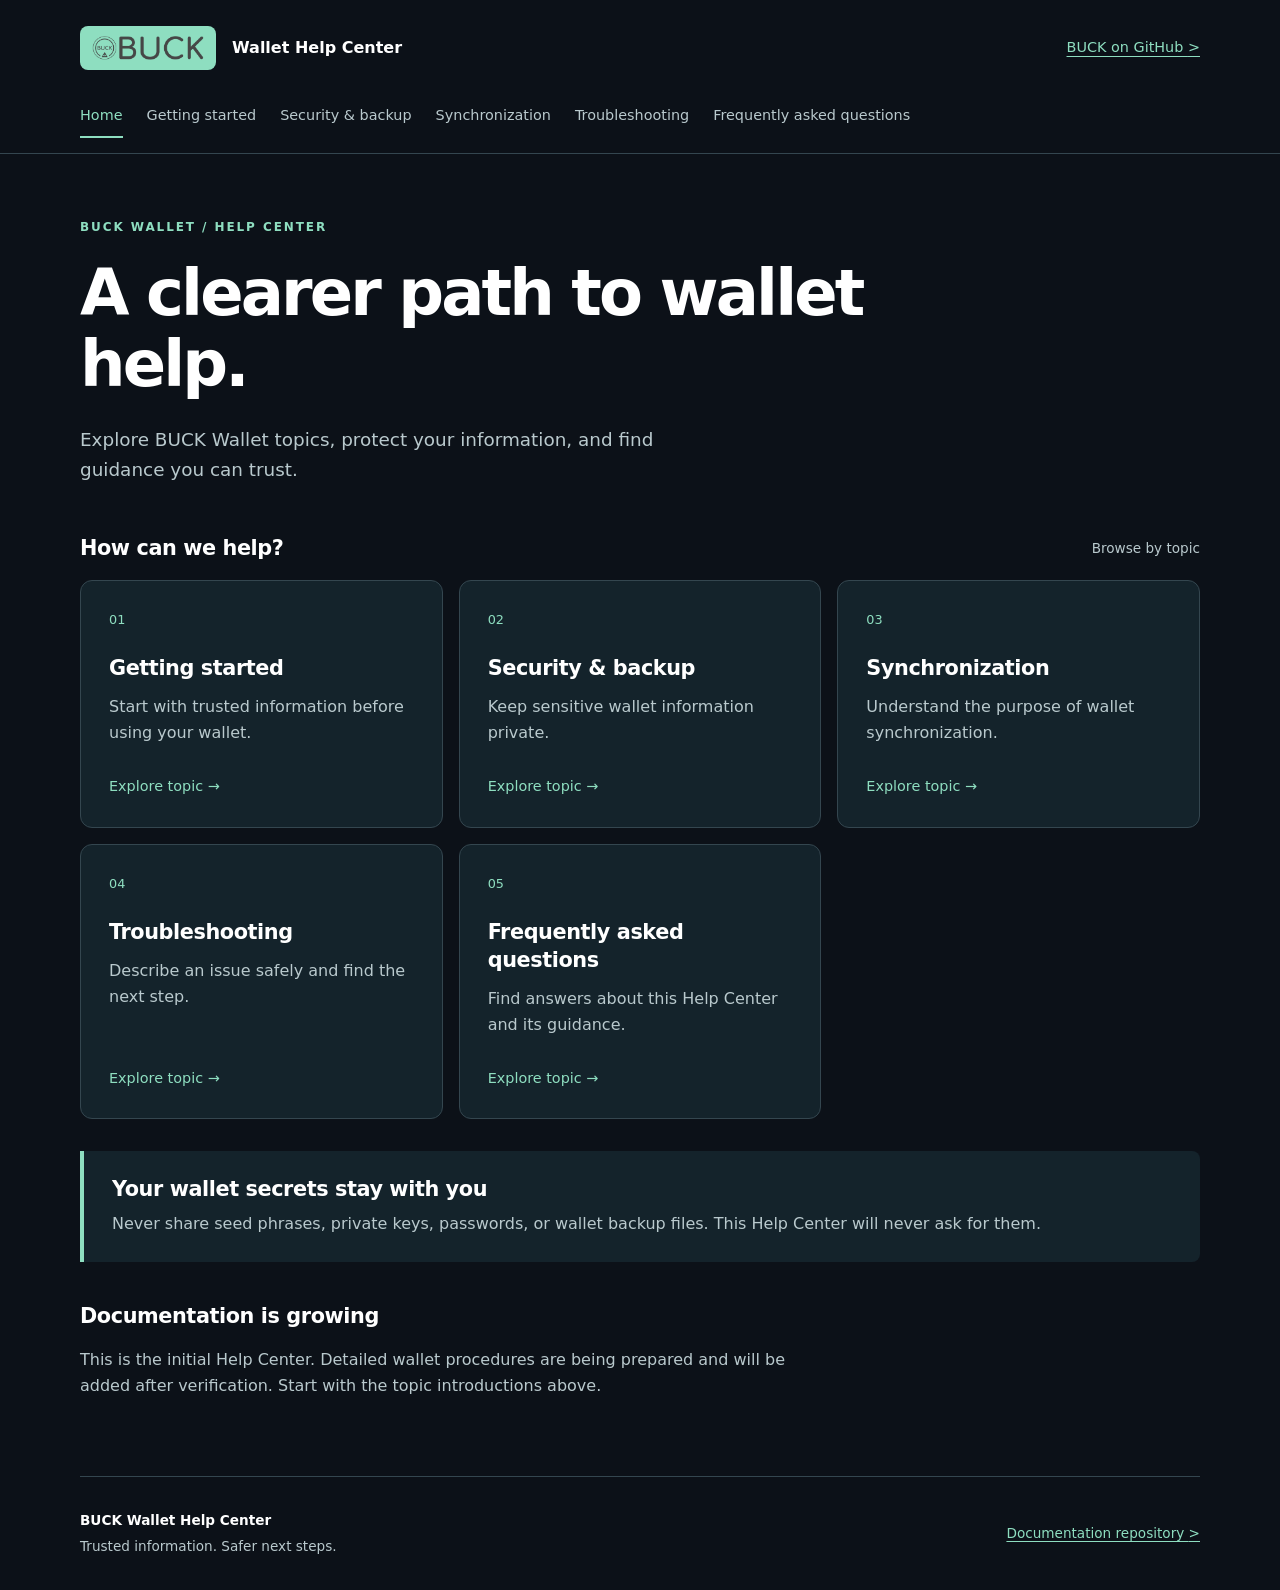
==== index.html @ 81b5e6ec "Implement initial BUCK Wallet Help Center" ====
<!doctype html>
<html lang="en">
<head>
<meta charset="utf-8">
<meta name="viewport" content="width=device-width, initial-scale=1">
<title>A clearer path to wallet help. | BUCK Wallet Help Center</title>
<meta name="description" content="Explore BUCK Wallet topics, protect your information, and find guidance you can trust.">
<link rel="stylesheet" href="assets/css/help.css">
</head>
<body>
<a class="skip-link" href="#main">Skip to content</a>
<header><div class="header-inner"><a class="brand" href="index.html" aria-label="BUCK Help Center home"><span class="logo-panel"><img src="assets/img/buck-logo.png" width="2871" height="618" alt="BUCK"></span><span>Wallet Help Center</span></a><a class="project-link" href="https://github.com/BuckCoin">BUCK on GitHub <span aria-hidden="true">&gt;</span></a></div><nav aria-label="Main navigation"><a href="index.html" aria-current="page">Home</a><a href="getting-started/">Getting started</a><a href="security-backup/">Security & backup</a><a href="synchronization/">Synchronization</a><a href="troubleshooting/">Troubleshooting</a><a href="faq/">Frequently asked questions</a></nav></header>
<main id="main" tabindex="-1"><div class="intro"><p class="eyebrow">BUCK WALLET / HELP CENTER</p><h1>A clearer path to wallet help.</h1><p class="lead">Explore BUCK Wallet topics, protect your information, and find guidance you can trust.</p></div><section aria-labelledby="topics"><div class="section-title"><h2 id="topics">How can we help?</h2><span>Browse by topic</span></div><div class="cards"><a class="card" href="getting-started/"><span class="card-number" aria-hidden="true">01</span><h2>Getting started</h2><p>Start with trusted information before using your wallet.</p><span class="card-action">Explore topic <span aria-hidden="true">→</span></span></a><a class="card" href="security-backup/"><span class="card-number" aria-hidden="true">02</span><h2>Security & backup</h2><p>Keep sensitive wallet information private.</p><span class="card-action">Explore topic <span aria-hidden="true">→</span></span></a><a class="card" href="synchronization/"><span class="card-number" aria-hidden="true">03</span><h2>Synchronization</h2><p>Understand the purpose of wallet synchronization.</p><span class="card-action">Explore topic <span aria-hidden="true">→</span></span></a><a class="card" href="troubleshooting/"><span class="card-number" aria-hidden="true">04</span><h2>Troubleshooting</h2><p>Describe an issue safely and find the next step.</p><span class="card-action">Explore topic <span aria-hidden="true">→</span></span></a><a class="card" href="faq/"><span class="card-number" aria-hidden="true">05</span><h2>Frequently asked questions</h2><p>Find answers about this Help Center and its guidance.</p><span class="card-action">Explore topic <span aria-hidden="true">→</span></span></a></div></section><aside class="notice"><h2>Your wallet secrets stay with you</h2><p>Never share seed phrases, private keys, passwords, or wallet backup files. This Help Center will never ask for them.</p></aside><section class="status"><h2>Documentation is growing</h2><p>This is the initial Help Center. Detailed wallet procedures are being prepared and will be added after verification. Start with the topic introductions above.</p></section></main>
<footer><div><strong>BUCK Wallet Help Center</strong><p>Trusted information. Safer next steps.</p></div><a href="https://github.com/BuckCoin/buck-help">Documentation repository <span aria-hidden="true">&gt;</span></a></footer>
</body>
</html>
---- assets/css/help.css ----
/* BUCK 2.0 Help Center: no external fonts or dependencies. */
:root { color-scheme: dark; --bg: #0C1118; --card: #14232B; --accent: #8EDEC0; --text: #FFFFFF; --muted: #B9C9CD; --line: #34464F; }
* { box-sizing: border-box; }
body { margin: 0; background: var(--bg); color: var(--text); font: 1rem/1.65 system-ui, -apple-system, BlinkMacSystemFont, "Segoe UI", sans-serif; }
a { color: var(--accent); text-underline-offset: .25em; }
a:hover { text-decoration-thickness: 2px; }
a:focus-visible { outline: 3px solid var(--accent); outline-offset: 5px; border-radius: 3px; }
.skip-link { position: absolute; top: -100px; left: 1rem; z-index: 5; padding: .75rem 1rem; background: var(--accent); color: var(--bg); }
.skip-link:focus { top: 1rem; }
header { border-bottom: 1px solid var(--line); }
.header-inner, nav, main, footer { width: min(1120px, calc(100% - 48px)); margin-inline: auto; }
.header-inner { display: flex; justify-content: space-between; align-items: center; gap: 24px; padding-block: 26px; }
.brand { display: flex; align-items: center; gap: 16px; color: var(--text); text-decoration: none; font-weight: 600; }
.logo-panel { display: inline-flex; background: var(--accent); padding: 10px 12px; border-radius: 8px; }
.logo-panel img { display: block; width: 112px; height: auto; }
.project-link { font-size: .9rem; }
nav { display: flex; flex-wrap: wrap; gap: 6px 24px; padding-bottom: 17px; }
nav a { display: inline-block; color: var(--muted); text-decoration: none; padding-block: 8px; font-size: .9rem; }
nav a[aria-current="page"] { color: var(--accent); box-shadow: 0 2px var(--accent); }
main { padding-block: 64px; }
.intro { max-width: 800px; margin-bottom: 48px; }
.eyebrow { color: var(--accent); font-size: .75rem; letter-spacing: .16em; font-weight: 700; margin: 0 0 20px; }
h1 { font-size: clamp(2.2rem, 5vw, 4.1rem); line-height: 1.12; letter-spacing: -.045em; margin: 16px 0 24px; }
h2 { font-size: 1.3rem; line-height: 1.35; letter-spacing: -.02em; }
p { margin: 12px 0; }
.lead { color: var(--muted); font-size: 1.15rem; max-width: 660px; }
.back { font-size: .9rem; }
.section-title { display: flex; align-items: center; justify-content: space-between; gap: 16px; margin-bottom: 18px; }
.section-title h2 { margin: 0; }
.section-title span { color: var(--muted); font-size: .85rem; }
.cards { display: grid; grid-template-columns: repeat(3, 1fr); gap: 16px; }
.card { display: flex; flex-direction: column; padding: 28px; background: var(--card); border: 1px solid var(--line); border-radius: 12px; text-decoration: none; color: var(--text); }
.card:hover { border-color: var(--accent); }
.card-number { color: var(--accent); font-size: .8rem; }
.card h2 { margin: 24px 0 4px; }
.card p { color: var(--muted); margin: 8px 0 28px; }
.card-action { color: var(--accent); font-size: .9rem; margin-top: auto; }
.notice { margin-top: 32px; padding: 24px 28px; background: var(--card); border-left: 4px solid var(--accent); border-radius: 0 8px 8px 0; }
.notice h2 { margin: 0 0 8px; }
.notice p { margin: 0; color: var(--muted); }
.status { max-width: 740px; margin-top: 40px; }
.status p { color: var(--muted); }
.article { max-width: 780px; padding: 32px; background: var(--card); border: 1px solid var(--line); border-radius: 12px; }
.article h2 { margin: 32px 0 12px; }
.article > h2:first-child { margin-top: 0; }
.article p { color: var(--muted); }
.article .notice { border: 1px solid var(--line); border-left: 4px solid var(--accent); margin-bottom: 28px; }
.article .notice h2 { margin-top: 0; }
.button { display: inline-block; background: var(--accent); color: var(--bg); padding: 12px 20px; border-radius: 6px; font-weight: 600; }
footer { border-top: 1px solid var(--line); padding-block: 32px; display: flex; align-items: center; justify-content: space-between; gap: 24px; font-size: .85rem; }
footer p { color: var(--muted); margin: 4px 0 0; }
@media (max-width: 900px) { .cards { grid-template-columns: repeat(2, 1fr); } }
@media (max-width: 600px) { .header-inner, nav, main, footer { width: calc(100% - 32px); } .header-inner { flex-wrap: wrap; gap: 16px; padding-block: 20px; } .brand { gap: 12px; font-size: .9rem; } nav { gap: 4px 18px; } main { padding-block: 36px; } .intro { margin-bottom: 32px; } .cards { grid-template-columns: 1fr; } .card, .article { padding: 24px; } .notice { padding: 20px; } .section-title { align-items: flex-start; flex-direction: column; gap: 4px; } footer { align-items: flex-start; flex-direction: column; } }
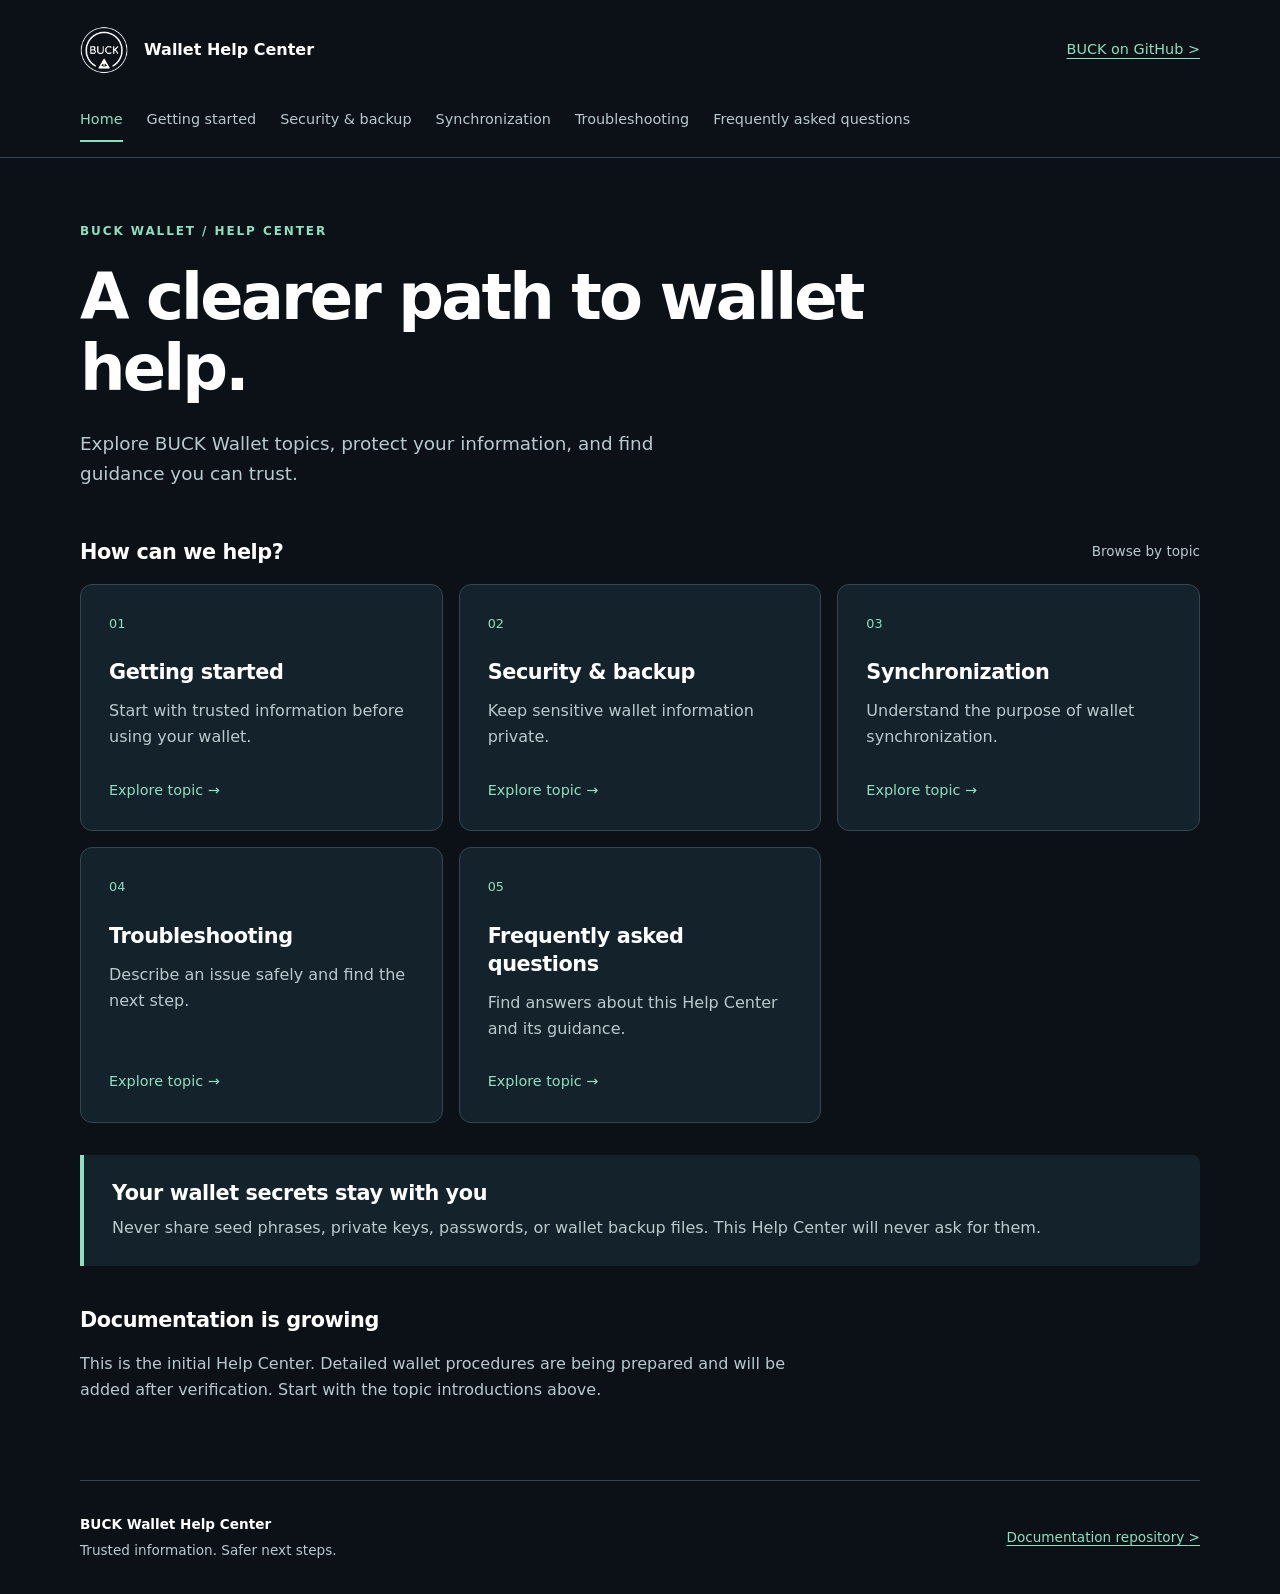
==== commit b71eb566: "Refine Help Center branding with official white circular BUCK logo" ====
--- a/index.html
+++ b/index.html
@@ -9,7 +9,7 @@
 </head>
 <body>
 <a class="skip-link" href="#main">Skip to content</a>
-<header><div class="header-inner"><a class="brand" href="index.html" aria-label="BUCK Help Center home"><span class="logo-panel"><img src="assets/img/buck-logo.png" width="2871" height="618" alt="BUCK"></span><span>Wallet Help Center</span></a><a class="project-link" href="https://github.com/BuckCoin">BUCK on GitHub <span aria-hidden="true">&gt;</span></a></div><nav aria-label="Main navigation"><a href="index.html" aria-current="page">Home</a><a href="getting-started/">Getting started</a><a href="security-backup/">Security & backup</a><a href="synchronization/">Synchronization</a><a href="troubleshooting/">Troubleshooting</a><a href="faq/">Frequently asked questions</a></nav></header>
+<header><div class="header-inner"><a class="brand" href="index.html" aria-label="BUCK Help Center home"><span class="logo-panel"><img src="assets/img/buck-logo.png" width="620" height="620" alt="BUCK"></span><span>Wallet Help Center</span></a><a class="project-link" href="https://github.com/BuckCoin">BUCK on GitHub <span aria-hidden="true">&gt;</span></a></div><nav aria-label="Main navigation"><a href="index.html" aria-current="page">Home</a><a href="getting-started/">Getting started</a><a href="security-backup/">Security & backup</a><a href="synchronization/">Synchronization</a><a href="troubleshooting/">Troubleshooting</a><a href="faq/">Frequently asked questions</a></nav></header>
 <main id="main" tabindex="-1"><div class="intro"><p class="eyebrow">BUCK WALLET / HELP CENTER</p><h1>A clearer path to wallet help.</h1><p class="lead">Explore BUCK Wallet topics, protect your information, and find guidance you can trust.</p></div><section aria-labelledby="topics"><div class="section-title"><h2 id="topics">How can we help?</h2><span>Browse by topic</span></div><div class="cards"><a class="card" href="getting-started/"><span class="card-number" aria-hidden="true">01</span><h2>Getting started</h2><p>Start with trusted information before using your wallet.</p><span class="card-action">Explore topic <span aria-hidden="true">→</span></span></a><a class="card" href="security-backup/"><span class="card-number" aria-hidden="true">02</span><h2>Security & backup</h2><p>Keep sensitive wallet information private.</p><span class="card-action">Explore topic <span aria-hidden="true">→</span></span></a><a class="card" href="synchronization/"><span class="card-number" aria-hidden="true">03</span><h2>Synchronization</h2><p>Understand the purpose of wallet synchronization.</p><span class="card-action">Explore topic <span aria-hidden="true">→</span></span></a><a class="card" href="troubleshooting/"><span class="card-number" aria-hidden="true">04</span><h2>Troubleshooting</h2><p>Describe an issue safely and find the next step.</p><span class="card-action">Explore topic <span aria-hidden="true">→</span></span></a><a class="card" href="faq/"><span class="card-number" aria-hidden="true">05</span><h2>Frequently asked questions</h2><p>Find answers about this Help Center and its guidance.</p><span class="card-action">Explore topic <span aria-hidden="true">→</span></span></a></div></section><aside class="notice"><h2>Your wallet secrets stay with you</h2><p>Never share seed phrases, private keys, passwords, or wallet backup files. This Help Center will never ask for them.</p></aside><section class="status"><h2>Documentation is growing</h2><p>This is the initial Help Center. Detailed wallet procedures are being prepared and will be added after verification. Start with the topic introductions above.</p></section></main>
 <footer><div><strong>BUCK Wallet Help Center</strong><p>Trusted information. Safer next steps.</p></div><a href="https://github.com/BuckCoin/buck-help">Documentation repository <span aria-hidden="true">&gt;</span></a></footer>
 </body>
--- a/assets/css/help.css
+++ b/assets/css/help.css
@@ -11,8 +11,8 @@
 .header-inner, nav, main, footer { width: min(1120px, calc(100% - 48px)); margin-inline: auto; }
 .header-inner { display: flex; justify-content: space-between; align-items: center; gap: 24px; padding-block: 26px; }
 .brand { display: flex; align-items: center; gap: 16px; color: var(--text); text-decoration: none; font-weight: 600; }
-.logo-panel { display: inline-flex; background: var(--accent); padding: 10px 12px; border-radius: 8px; }
-.logo-panel img { display: block; width: 112px; height: auto; }
+.logo-panel { display: inline-flex; flex: 0 0 auto; }
+.logo-panel img { display: block; width: 48px; height: 48px; object-fit: contain; }
 .project-link { font-size: .9rem; }
 nav { display: flex; flex-wrap: wrap; gap: 6px 24px; padding-bottom: 17px; }
 nav a { display: inline-block; color: var(--muted); text-decoration: none; padding-block: 8px; font-size: .9rem; }
@@ -50,4 +50,4 @@
 footer { border-top: 1px solid var(--line); padding-block: 32px; display: flex; align-items: center; justify-content: space-between; gap: 24px; font-size: .85rem; }
 footer p { color: var(--muted); margin: 4px 0 0; }
 @media (max-width: 900px) { .cards { grid-template-columns: repeat(2, 1fr); } }
-@media (max-width: 600px) { .header-inner, nav, main, footer { width: calc(100% - 32px); } .header-inner { flex-wrap: wrap; gap: 16px; padding-block: 20px; } .brand { gap: 12px; font-size: .9rem; } nav { gap: 4px 18px; } main { padding-block: 36px; } .intro { margin-bottom: 32px; } .cards { grid-template-columns: 1fr; } .card, .article { padding: 24px; } .notice { padding: 20px; } .section-title { align-items: flex-start; flex-direction: column; gap: 4px; } footer { align-items: flex-start; flex-direction: column; } }
+@media (max-width: 600px) { .header-inner, nav, main, footer { width: calc(100% - 32px); } .header-inner { flex-wrap: wrap; gap: 16px; padding-block: 20px; } .brand { gap: 12px; font-size: .9rem; } .logo-panel img { width: 40px; height: 40px; } nav { gap: 4px 18px; } main { padding-block: 36px; } .intro { margin-bottom: 32px; } .cards { grid-template-columns: 1fr; } .card, .article { padding: 24px; } .notice { padding: 20px; } .section-title { align-items: flex-start; flex-direction: column; gap: 4px; } footer { align-items: flex-start; flex-direction: column; } }
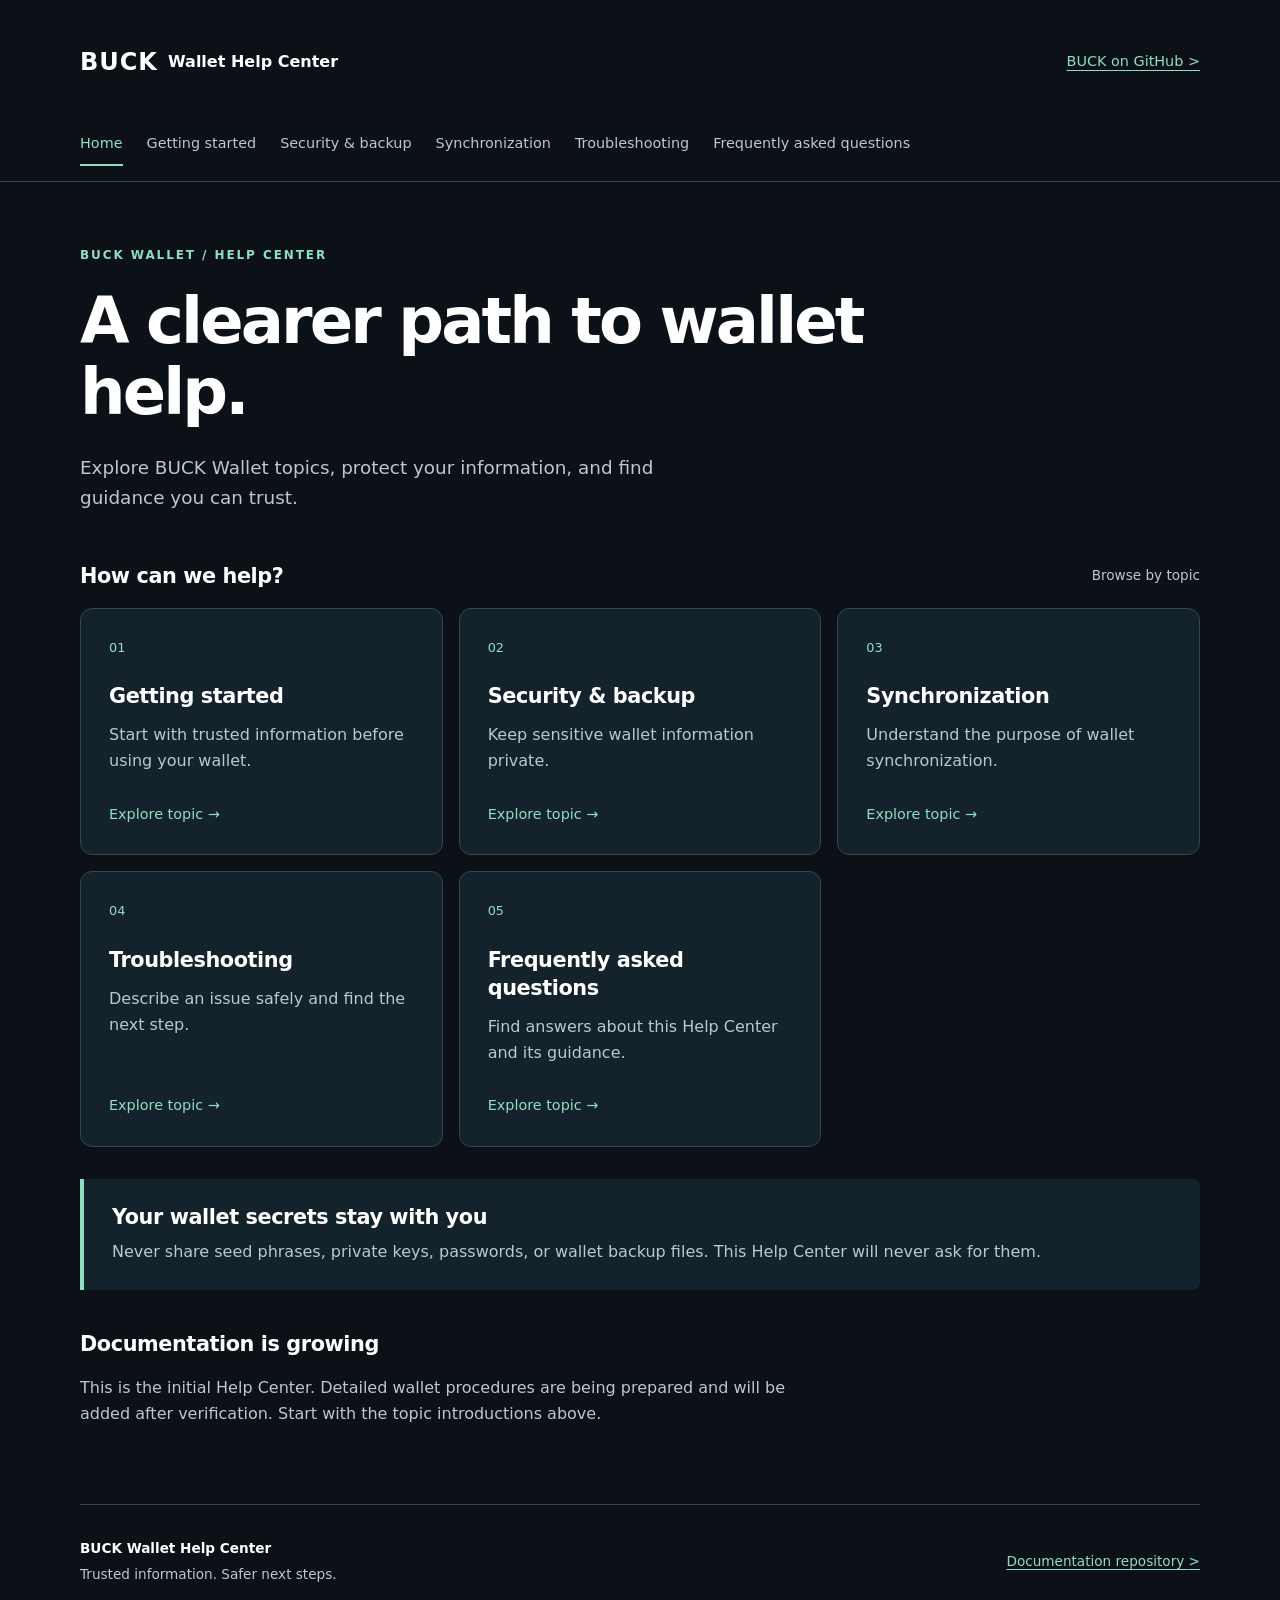
==== commit 65137027: "Refine Help Center header with text-only BUCK branding" ====
--- a/index.html
+++ b/index.html
@@ -9,7 +9,7 @@
 </head>
 <body>
 <a class="skip-link" href="#main">Skip to content</a>
-<header><div class="header-inner"><a class="brand" href="index.html" aria-label="BUCK Help Center home"><span class="logo-panel"><img src="assets/img/buck-logo.png" width="620" height="620" alt="BUCK"></span><span>Wallet Help Center</span></a><a class="project-link" href="https://github.com/BuckCoin">BUCK on GitHub <span aria-hidden="true">&gt;</span></a></div><nav aria-label="Main navigation"><a href="index.html" aria-current="page">Home</a><a href="getting-started/">Getting started</a><a href="security-backup/">Security & backup</a><a href="synchronization/">Synchronization</a><a href="troubleshooting/">Troubleshooting</a><a href="faq/">Frequently asked questions</a></nav></header>
+<header><div class="header-inner"><a class="brand" href="index.html" aria-label="BUCK Help Center home"><span class="brand-wordmark notranslate" translate="no">BUCK</span><span>Wallet Help Center</span></a><a class="project-link" href="https://github.com/BuckCoin">BUCK on GitHub <span aria-hidden="true">&gt;</span></a></div><nav aria-label="Main navigation"><a href="index.html" aria-current="page">Home</a><a href="getting-started/">Getting started</a><a href="security-backup/">Security & backup</a><a href="synchronization/">Synchronization</a><a href="troubleshooting/">Troubleshooting</a><a href="faq/">Frequently asked questions</a></nav></header>
 <main id="main" tabindex="-1"><div class="intro"><p class="eyebrow">BUCK WALLET / HELP CENTER</p><h1>A clearer path to wallet help.</h1><p class="lead">Explore BUCK Wallet topics, protect your information, and find guidance you can trust.</p></div><section aria-labelledby="topics"><div class="section-title"><h2 id="topics">How can we help?</h2><span>Browse by topic</span></div><div class="cards"><a class="card" href="getting-started/"><span class="card-number" aria-hidden="true">01</span><h2>Getting started</h2><p>Start with trusted information before using your wallet.</p><span class="card-action">Explore topic <span aria-hidden="true">→</span></span></a><a class="card" href="security-backup/"><span class="card-number" aria-hidden="true">02</span><h2>Security & backup</h2><p>Keep sensitive wallet information private.</p><span class="card-action">Explore topic <span aria-hidden="true">→</span></span></a><a class="card" href="synchronization/"><span class="card-number" aria-hidden="true">03</span><h2>Synchronization</h2><p>Understand the purpose of wallet synchronization.</p><span class="card-action">Explore topic <span aria-hidden="true">→</span></span></a><a class="card" href="troubleshooting/"><span class="card-number" aria-hidden="true">04</span><h2>Troubleshooting</h2><p>Describe an issue safely and find the next step.</p><span class="card-action">Explore topic <span aria-hidden="true">→</span></span></a><a class="card" href="faq/"><span class="card-number" aria-hidden="true">05</span><h2>Frequently asked questions</h2><p>Find answers about this Help Center and its guidance.</p><span class="card-action">Explore topic <span aria-hidden="true">→</span></span></a></div></section><aside class="notice"><h2>Your wallet secrets stay with you</h2><p>Never share seed phrases, private keys, passwords, or wallet backup files. This Help Center will never ask for them.</p></aside><section class="status"><h2>Documentation is growing</h2><p>This is the initial Help Center. Detailed wallet procedures are being prepared and will be added after verification. Start with the topic introductions above.</p></section></main>
 <footer><div><strong>BUCK Wallet Help Center</strong><p>Trusted information. Safer next steps.</p></div><a href="https://github.com/BuckCoin/buck-help">Documentation repository <span aria-hidden="true">&gt;</span></a></footer>
 </body>
--- a/assets/css/help.css
+++ b/assets/css/help.css
@@ -11,8 +11,7 @@
 .header-inner, nav, main, footer { width: min(1120px, calc(100% - 48px)); margin-inline: auto; }
 .header-inner { display: flex; justify-content: space-between; align-items: center; gap: 24px; padding-block: 26px; }
 .brand { display: flex; align-items: center; gap: 16px; color: var(--text); text-decoration: none; font-weight: 600; }
-.logo-panel { display: inline-flex; flex: 0 0 auto; }
-.logo-panel img { display: block; width: 48px; height: 48px; object-fit: contain; }
+.brand-wordmark { display: inline-flex; align-items: center; flex: 0 0 auto; width: 72px; height: 72px; font-size: 1.5rem; font-weight: 800; letter-spacing: .04em; line-height: 1; }
 .project-link { font-size: .9rem; }
 nav { display: flex; flex-wrap: wrap; gap: 6px 24px; padding-bottom: 17px; }
 nav a { display: inline-block; color: var(--muted); text-decoration: none; padding-block: 8px; font-size: .9rem; }
@@ -50,4 +49,4 @@
 footer { border-top: 1px solid var(--line); padding-block: 32px; display: flex; align-items: center; justify-content: space-between; gap: 24px; font-size: .85rem; }
 footer p { color: var(--muted); margin: 4px 0 0; }
 @media (max-width: 900px) { .cards { grid-template-columns: repeat(2, 1fr); } }
-@media (max-width: 600px) { .header-inner, nav, main, footer { width: calc(100% - 32px); } .header-inner { flex-wrap: wrap; gap: 16px; padding-block: 20px; } .brand { gap: 12px; font-size: .9rem; } .logo-panel img { width: 40px; height: 40px; } nav { gap: 4px 18px; } main { padding-block: 36px; } .intro { margin-bottom: 32px; } .cards { grid-template-columns: 1fr; } .card, .article { padding: 24px; } .notice { padding: 20px; } .section-title { align-items: flex-start; flex-direction: column; gap: 4px; } footer { align-items: flex-start; flex-direction: column; } }
+@media (max-width: 600px) { .header-inner, nav, main, footer { width: calc(100% - 32px); } .header-inner { flex-wrap: wrap; gap: 16px; padding-block: 20px; } .brand { gap: 12px; font-size: .9rem; } .brand-wordmark { width: 56px; height: 56px; font-size: 1.15rem; } nav { gap: 4px 18px; } main { padding-block: 36px; } .intro { margin-bottom: 32px; } .cards { grid-template-columns: 1fr; } .card, .article { padding: 24px; } .notice { padding: 20px; } .section-title { align-items: flex-start; flex-direction: column; gap: 4px; } footer { align-items: flex-start; flex-direction: column; } }
